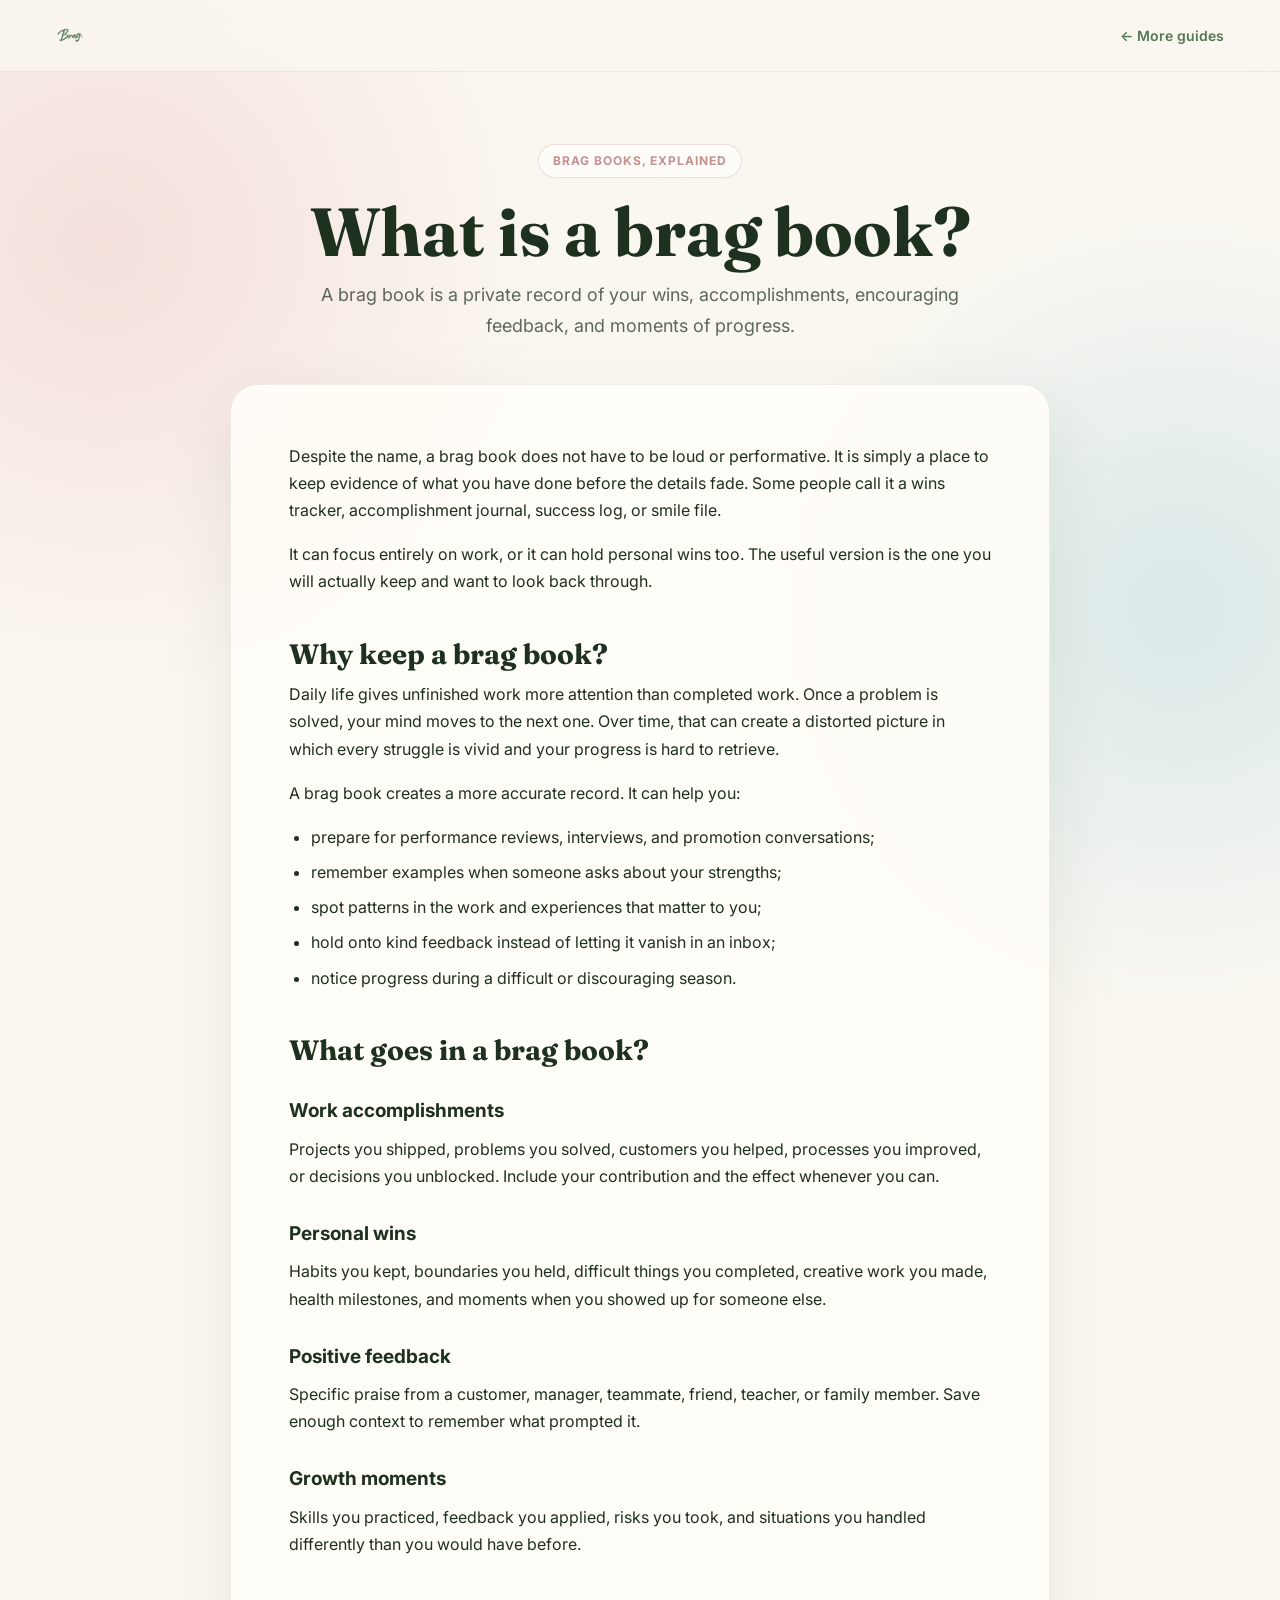
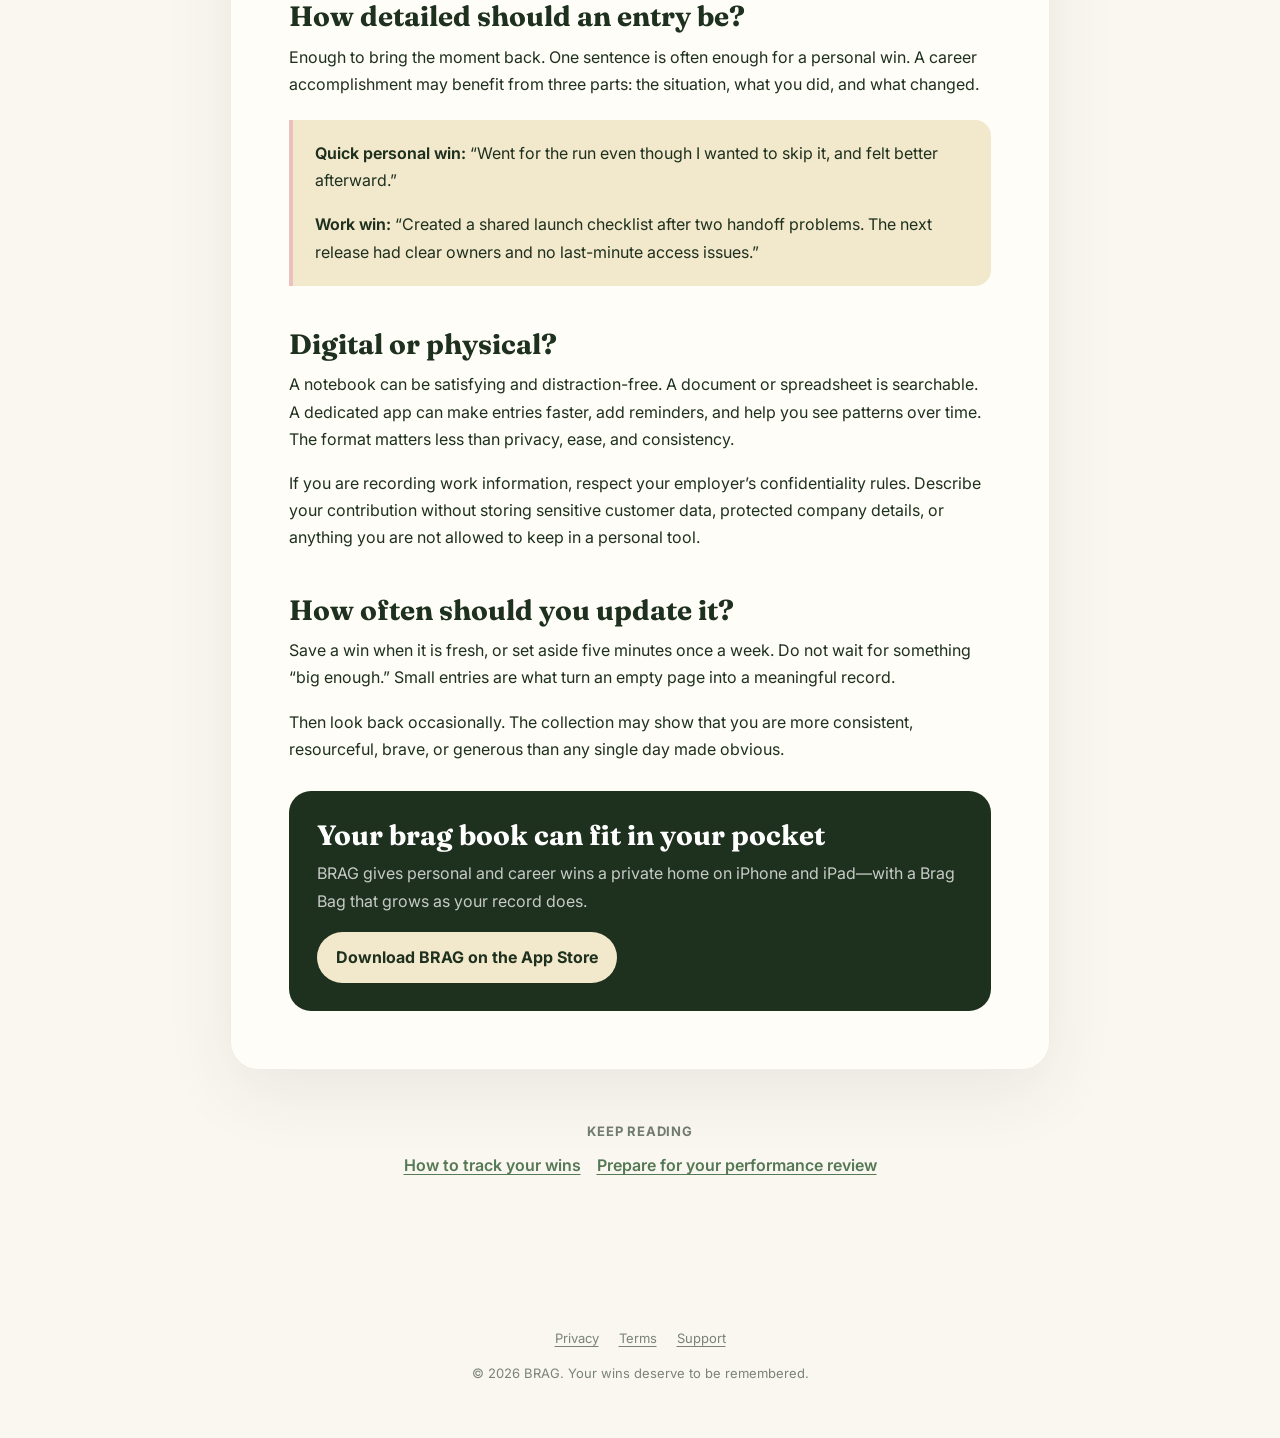
==== brag-book/index.html @ 25ff43bb "Improve search visibility and add guides" ====
<!DOCTYPE html>
<html lang="en">
<head>
  <meta charset="UTF-8" />
  <meta name="viewport" content="width=device-width, initial-scale=1.0" />
  <title>What Is a Brag Book? What to Track and Why | BRAG</title>
  <meta name="description" content="Learn what a brag book is, what to put in one, and how to create a useful record of personal wins and career accomplishments." />
  <link rel="canonical" href="https://bragbag.app/brag-book/" />
  <meta property="og:type" content="article" />
  <meta property="og:title" content="What Is a Brag Book?" />
  <meta property="og:description" content="What to track, why it helps, and how to make your record useful." />
  <meta property="og:url" content="https://bragbag.app/brag-book/" />
  <meta property="og:image" content="https://bragbag.app/images/social-share.png" />
  <link rel="icon" type="image/png" href="../images/icon.png" />
  <link rel="preconnect" href="https://fonts.googleapis.com" />
  <link rel="preconnect" href="https://fonts.gstatic.com" crossorigin />
  <link href="https://fonts.googleapis.com/css2?family=Fraunces:wght@400;600;700&family=Inter:wght@400;500;600;700&display=swap" rel="stylesheet" />
  <link rel="stylesheet" href="../pages.css" />
</head>
<body>
  <nav class="site-nav" aria-label="Main navigation"><a href="../" aria-label="BRAG home"><img src="../images/logo.png" alt="BRAG" /></a><a class="nav-back" href="../#guides">← More guides</a></nav>
  <main class="page-shell">
    <header class="page-hero">
      <div class="eyebrow">Brag books, explained</div>
      <h1>What is a brag book?</h1>
      <p class="lede">A brag book is a private record of your wins, accomplishments, encouraging feedback, and moments of progress.</p>
    </header>
    <article class="content-card">
      <p>Despite the name, a brag book does not have to be loud or performative. It is simply a place to keep evidence of what you have done before the details fade. Some people call it a wins tracker, accomplishment journal, success log, or smile file.</p>
      <p>It can focus entirely on work, or it can hold personal wins too. The useful version is the one you will actually keep and want to look back through.</p>

      <h2>Why keep a brag book?</h2>
      <p>Daily life gives unfinished work more attention than completed work. Once a problem is solved, your mind moves to the next one. Over time, that can create a distorted picture in which every struggle is vivid and your progress is hard to retrieve.</p>
      <p>A brag book creates a more accurate record. It can help you:</p>
      <ul>
        <li>prepare for performance reviews, interviews, and promotion conversations;</li>
        <li>remember examples when someone asks about your strengths;</li>
        <li>spot patterns in the work and experiences that matter to you;</li>
        <li>hold onto kind feedback instead of letting it vanish in an inbox;</li>
        <li>notice progress during a difficult or discouraging season.</li>
      </ul>

      <h2>What goes in a brag book?</h2>
      <h3>Work accomplishments</h3>
      <p>Projects you shipped, problems you solved, customers you helped, processes you improved, or decisions you unblocked. Include your contribution and the effect whenever you can.</p>
      <h3>Personal wins</h3>
      <p>Habits you kept, boundaries you held, difficult things you completed, creative work you made, health milestones, and moments when you showed up for someone else.</p>
      <h3>Positive feedback</h3>
      <p>Specific praise from a customer, manager, teammate, friend, teacher, or family member. Save enough context to remember what prompted it.</p>
      <h3>Growth moments</h3>
      <p>Skills you practiced, feedback you applied, risks you took, and situations you handled differently than you would have before.</p>

      <h2>How detailed should an entry be?</h2>
      <p>Enough to bring the moment back. One sentence is often enough for a personal win. A career accomplishment may benefit from three parts: the situation, what you did, and what changed.</p>
      <div class="example"><p><strong>Quick personal win:</strong> “Went for the run even though I wanted to skip it, and felt better afterward.”</p><p><strong>Work win:</strong> “Created a shared launch checklist after two handoff problems. The next release had clear owners and no last-minute access issues.”</p></div>

      <h2>Digital or physical?</h2>
      <p>A notebook can be satisfying and distraction-free. A document or spreadsheet is searchable. A dedicated app can make entries faster, add reminders, and help you see patterns over time. The format matters less than privacy, ease, and consistency.</p>
      <p>If you are recording work information, respect your employer’s confidentiality rules. Describe your contribution without storing sensitive customer data, protected company details, or anything you are not allowed to keep in a personal tool.</p>

      <h2>How often should you update it?</h2>
      <p>Save a win when it is fresh, or set aside five minutes once a week. Do not wait for something “big enough.” Small entries are what turn an empty page into a meaningful record.</p>
      <p>Then look back occasionally. The collection may show that you are more consistent, resourceful, brave, or generous than any single day made obvious.</p>

      <section class="guide-cta">
        <h2>Your brag book can fit in your pocket</h2>
        <p>BRAG gives personal and career wins a private home on iPhone and iPad—with a Brag Bag that grows as your record does.</p>
        <a href="https://apps.apple.com/us/app/brag/id6760629486" target="_blank" rel="noopener noreferrer">Download BRAG on the App Store</a>
      </section>
    </article>
    <aside class="related-guides"><p>Keep reading</p><a href="../track-your-wins/">How to track your wins</a><a href="../performance-review-accomplishments/">Prepare for your performance review</a></aside>
  </main>
  <footer class="page-footer"><nav><a href="../privacy/">Privacy</a><a href="../terms/">Terms</a><a href="../support/">Support</a></nav><p>© 2026 BRAG. Your wins deserve to be remembered.</p></footer>
</body>
</html>
---- pages.css ----
:root {
  --cream: #faf7f0;
  --paper: #fffdf8;
  --blush: #edbfbf;
  --sky: #b4d9e2;
  --sage: #557855;
  --forest: #1e301e;
  --gold: #c8a050;
  --warm: #f2e8cb;
  --rose: #c49090;
  --teal: #4a98a8;
}

*, *::before, *::after { box-sizing: border-box; }

html { scroll-behavior: smooth; }

body {
  margin: 0;
  color: var(--forest);
  background:
    radial-gradient(circle at 8% 8%, rgba(237, 191, 191, .42), transparent 28rem),
    radial-gradient(circle at 92% 20%, rgba(180, 217, 226, .45), transparent 26rem),
    var(--cream);
  font-family: "Inter", sans-serif;
  line-height: 1.7;
}

a { color: var(--sage); text-underline-offset: 3px; }
a:hover { color: var(--teal); }

.site-nav {
  position: sticky;
  top: 0;
  z-index: 10;
  display: flex;
  align-items: center;
  justify-content: space-between;
  min-height: 72px;
  padding: 14px clamp(20px, 5vw, 56px);
  border-bottom: 1px solid rgba(30, 48, 30, .08);
  background: rgba(250, 247, 240, .84);
  backdrop-filter: blur(18px);
  -webkit-backdrop-filter: blur(18px);
}

.site-nav img { display: block; width: auto; height: 28px; }
.nav-back { font-size: 14px; font-weight: 600; text-decoration: none; }

.page-shell { width: min(100% - 36px, 820px); margin: 0 auto; padding: 72px 0 96px; }

.page-hero { margin-bottom: 42px; text-align: center; }
.eyebrow {
  display: inline-flex;
  gap: 8px;
  align-items: center;
  margin-bottom: 18px;
  padding: 6px 14px;
  border: 1px solid rgba(196, 144, 144, .28);
  border-radius: 999px;
  background: rgba(255, 255, 255, .62);
  color: var(--rose);
  font-size: 12px;
  font-weight: 700;
  letter-spacing: .08em;
  text-transform: uppercase;
}

h1, h2 { font-family: "Fraunces", serif; }
h1 { margin: 0 0 14px; font-size: clamp(42px, 7vw, 68px); line-height: 1.03; }
.lede { max-width: 650px; margin: 0 auto; color: rgba(30, 48, 30, .72); font-size: 18px; }
.updated { margin-top: 16px; color: rgba(30, 48, 30, .55); font-size: 13px; }

.content-card {
  padding: clamp(28px, 6vw, 58px);
  border: 1px solid rgba(30, 48, 30, .08);
  border-radius: 28px;
  background: rgba(255, 253, 248, .9);
  box-shadow: 0 22px 70px rgba(30, 48, 30, .08);
}

.content-card h2 { margin: 42px 0 10px; font-size: 28px; line-height: 1.2; }
.content-card h2:first-child { margin-top: 0; }
.content-card p { margin: 0 0 17px; }
.content-card ul { margin: 10px 0 20px; padding-left: 22px; }
.content-card li { margin: 8px 0; }
.content-card strong { font-weight: 650; }
.content-card hr { margin: 38px 0 24px; border: 0; border-top: 1px solid rgba(30, 48, 30, .12); }
.content-card h3 { margin: 28px 0 8px; font-size: 19px; }
.content-card .example {
  margin: 22px 0;
  padding: 20px 22px;
  border-left: 4px solid var(--blush);
  border-radius: 0 16px 16px 0;
  background: var(--warm);
}
.content-card .example p:last-child { margin-bottom: 0; }
.guide-cta {
  margin-top: 28px;
  padding: 28px;
  border-radius: 22px;
  color: white;
  background: var(--forest);
}
.guide-cta h2 { margin: 0 0 8px; color: white; }
.guide-cta p { color: rgba(255,255,255,.75); }
.guide-cta a {
  display: inline-flex;
  padding: 12px 19px;
  border-radius: 999px;
  color: var(--forest);
  background: var(--warm);
  font-weight: 700;
  text-decoration: none;
}
.guide-cta a:hover { color: var(--forest); background: white; }
.related-guides { margin-top: 26px; padding: 24px; text-align: center; }
.related-guides p { margin: 0 0 10px; color: rgba(30,48,30,.62); font-size: 13px; font-weight: 700; text-transform: uppercase; letter-spacing: .06em; }
.related-guides a { margin: 0 8px; font-weight: 600; }

.support-grid { display: grid; grid-template-columns: repeat(2, minmax(0, 1fr)); gap: 16px; margin-top: 24px; }
.support-card {
  padding: 25px;
  border: 1px solid rgba(30, 48, 30, .08);
  border-radius: 22px;
  background: rgba(255, 255, 255, .67);
}
.support-card.wide { grid-column: 1 / -1; }
.support-icon {
  display: grid;
  width: 42px;
  height: 42px;
  margin-bottom: 16px;
  place-items: center;
  border-radius: 14px;
  background: var(--warm);
  font-size: 21px;
}
.support-card h2 { margin: 0 0 7px; font-size: 22px; }
.support-card p { margin: 0; color: rgba(30, 48, 30, .7); font-size: 14px; }
.support-card a { font-weight: 650; }

.email-panel {
  position: relative;
  overflow: hidden;
  margin-bottom: 22px;
  padding: clamp(28px, 6vw, 48px);
  border-radius: 28px;
  color: white;
  background: var(--forest);
  box-shadow: 0 22px 70px rgba(30, 48, 30, .16);
}
.email-panel::after {
  position: absolute;
  right: -70px;
  bottom: -100px;
  width: 260px;
  height: 260px;
  border-radius: 50%;
  background: rgba(180, 217, 226, .15);
  content: "";
}
.email-panel h2 { position: relative; margin: 0 0 8px; font-size: clamp(28px, 5vw, 38px); }
.email-panel p { position: relative; max-width: 570px; margin: 0 0 23px; color: rgba(255, 255, 255, .75); }
.email-button {
  position: relative;
  z-index: 1;
  display: inline-flex;
  padding: 13px 21px;
  border-radius: 999px;
  color: var(--forest);
  background: var(--warm);
  font-weight: 700;
  text-decoration: none;
}
.email-button:hover { color: var(--forest); background: white; }

.page-footer { padding: 28px 20px 40px; color: rgba(30, 48, 30, .58); text-align: center; font-size: 13px; }
.page-footer nav { display: flex; justify-content: center; gap: 20px; margin-bottom: 8px; }
.page-footer a { color: inherit; }

@media (max-width: 640px) {
  .page-shell { padding-top: 50px; }
  .support-grid { grid-template-columns: 1fr; }
  .support-card.wide { grid-column: auto; }
  .site-nav { min-height: 64px; }
  .site-nav img { height: 24px; }
  .nav-back { font-size: 13px; }
}
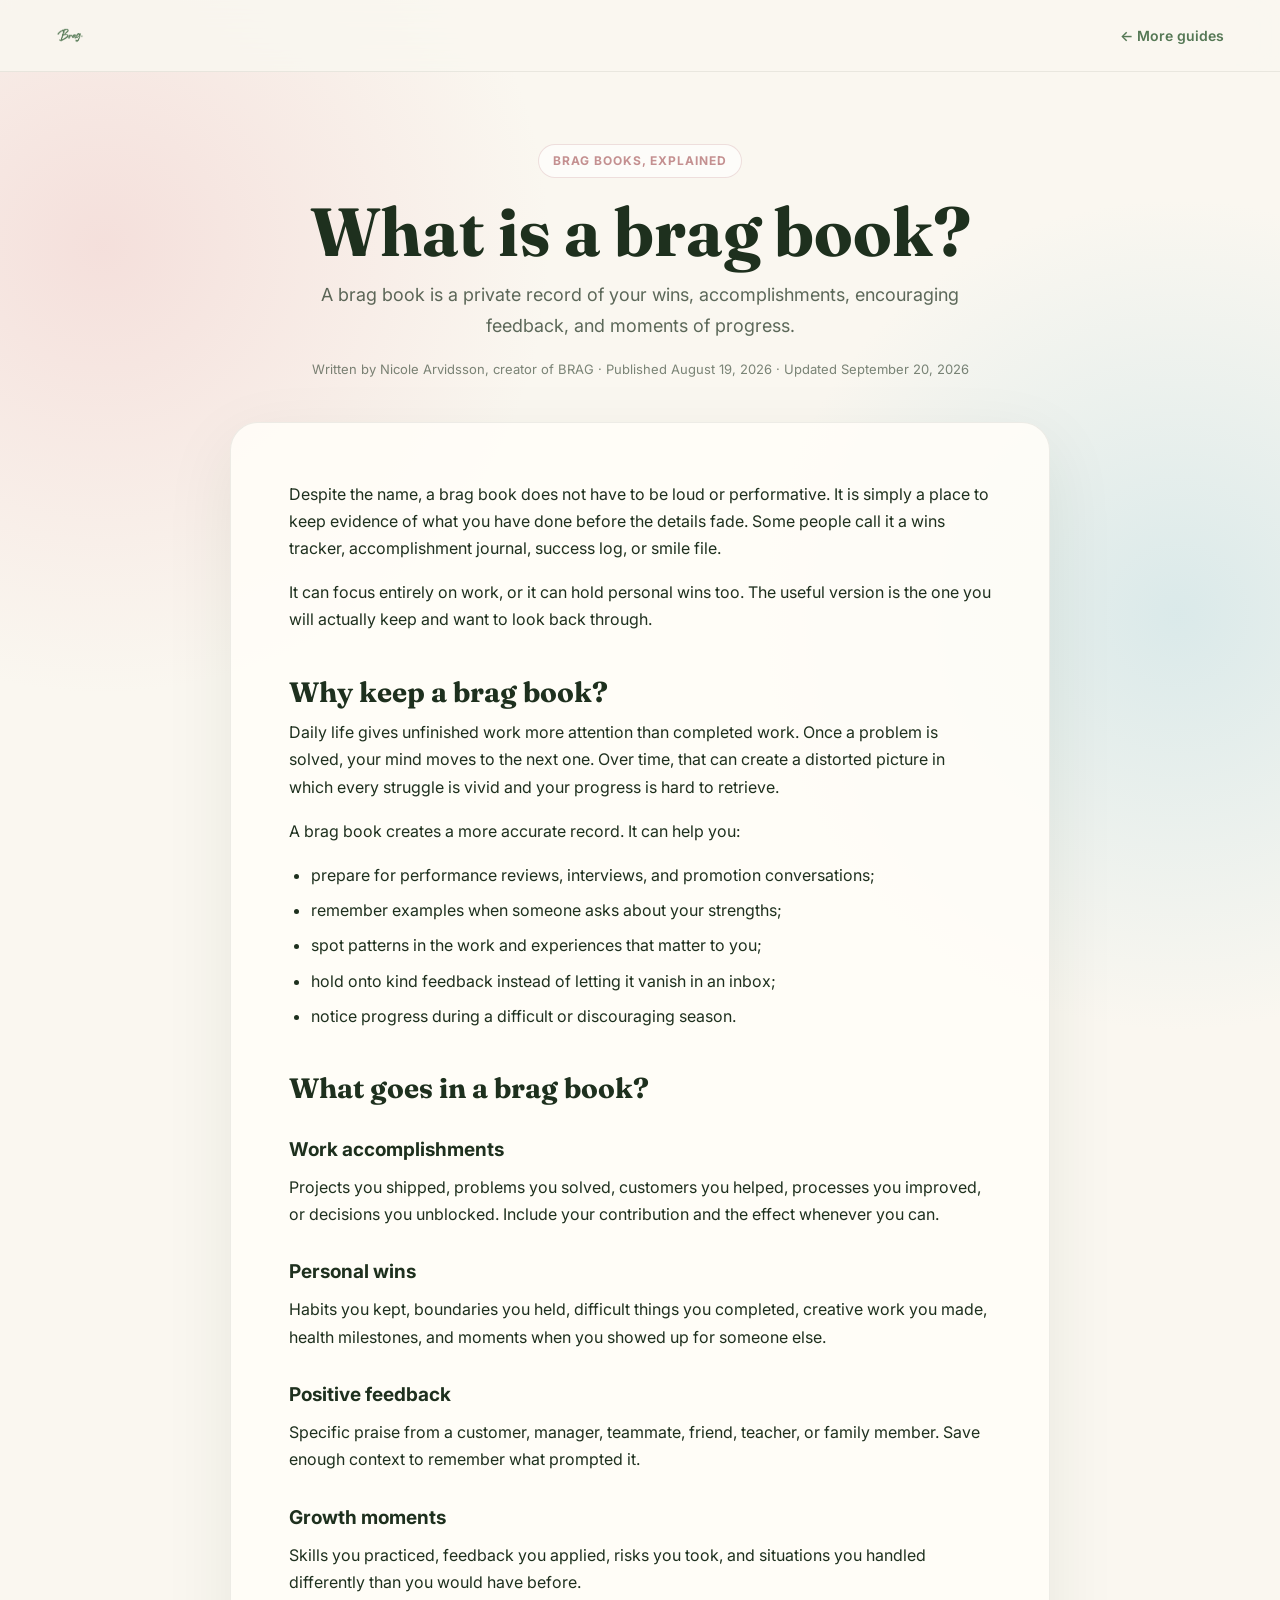
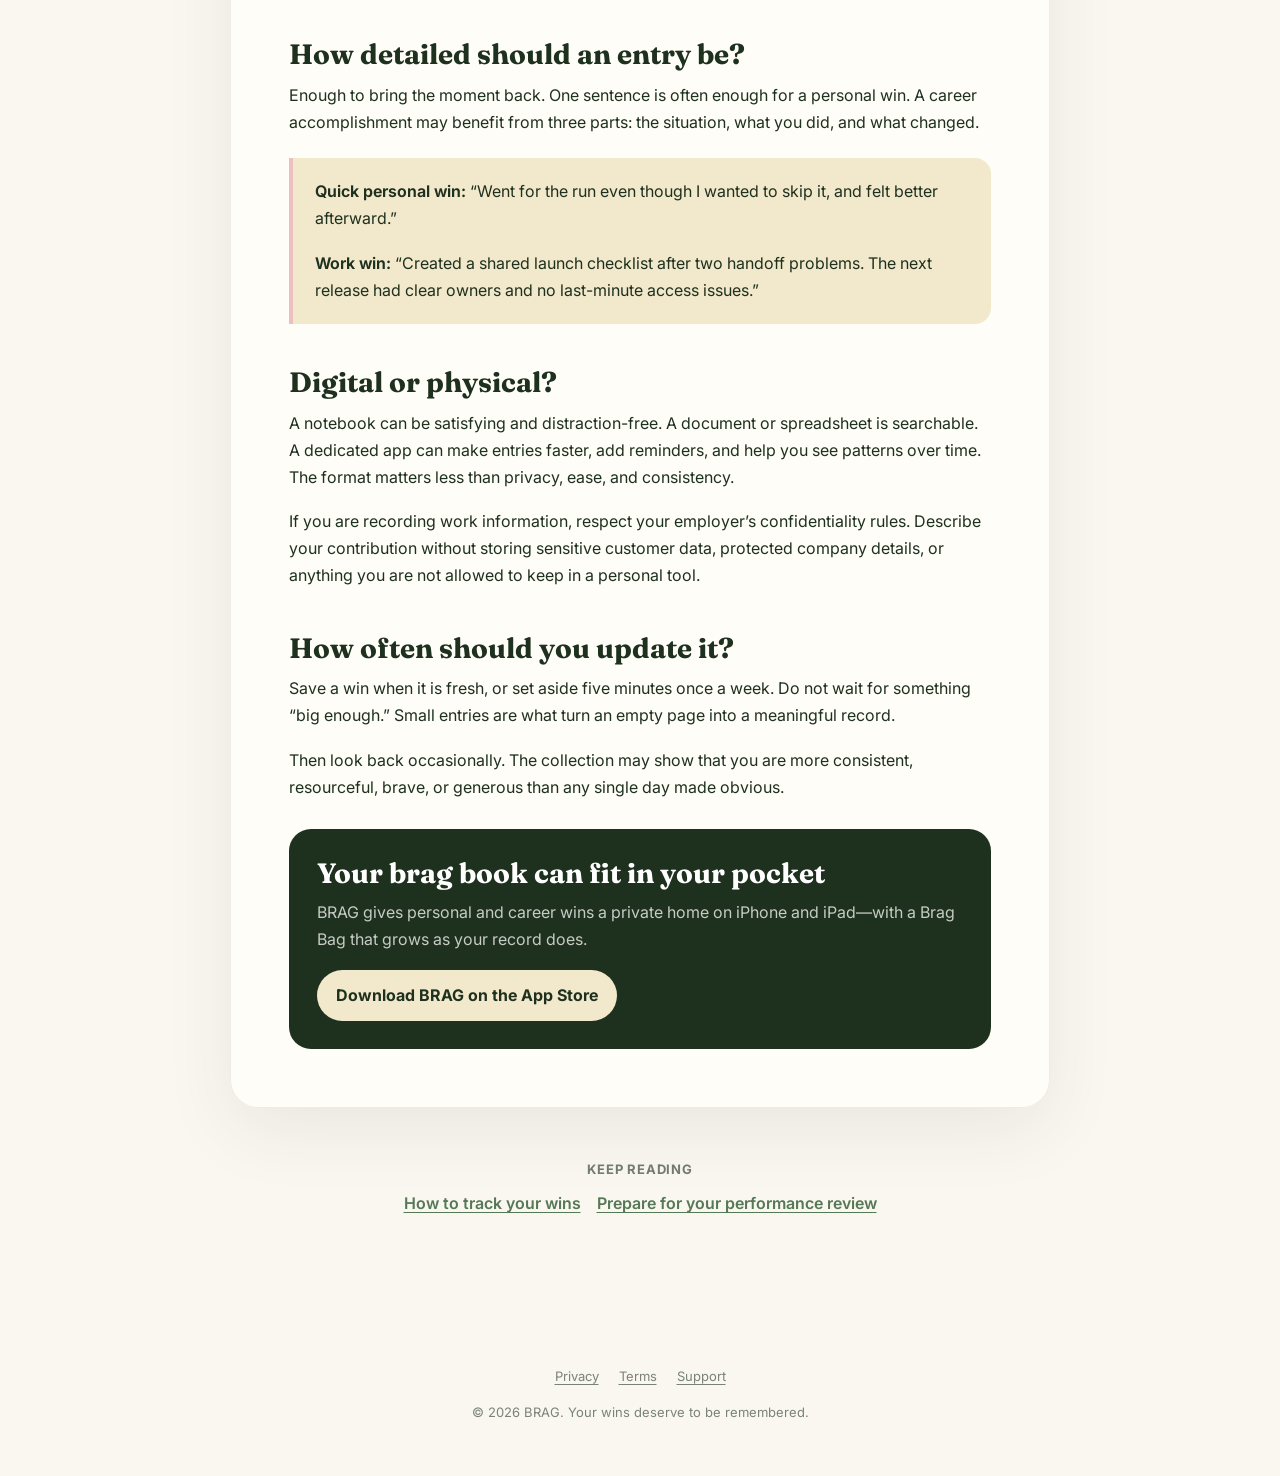
==== commit 936fdafb: "Improve reviews, features, and search visibility" ====
--- a/brag-book/index.html
+++ b/brag-book/index.html
@@ -11,6 +11,33 @@
   <meta property="og:description" content="What to track, why it helps, and how to make your record useful." />
   <meta property="og:url" content="https://bragbag.app/brag-book/" />
   <meta property="og:image" content="https://bragbag.app/images/social-share.png" />
+  <script type="application/ld+json">
+  {
+    "@context": "https://schema.org",
+    "@graph": [
+      {
+        "@type": "Article",
+        "@id": "https://bragbag.app/brag-book/#article",
+        "mainEntityOfPage": "https://bragbag.app/brag-book/",
+        "headline": "What Is a Brag Book? What to Track and Why",
+        "description": "Learn what a brag book is, what to put in one, and how to create a useful record of personal wins and career accomplishments.",
+        "image": "https://bragbag.app/images/brag-book-screen.jpeg",
+        "datePublished": "2026-08-19",
+        "dateModified": "2026-09-20",
+        "author": { "@type": "Person", "name": "Nicole Arvidsson" },
+        "publisher": { "@type": "Organization", "name": "BRAG", "url": "https://bragbag.app/", "logo": { "@type": "ImageObject", "url": "https://bragbag.app/images/icon.png" } },
+        "about": ["brag books", "wins tracking", "career accomplishments", "personal accomplishments"]
+      },
+      {
+        "@type": "BreadcrumbList",
+        "itemListElement": [
+          { "@type": "ListItem", "position": 1, "name": "BRAG", "item": "https://bragbag.app/" },
+          { "@type": "ListItem", "position": 2, "name": "What is a brag book?", "item": "https://bragbag.app/brag-book/" }
+        ]
+      }
+    ]
+  }
+  </script>
   <link rel="icon" type="image/png" href="../images/icon.png" />
   <link rel="preconnect" href="https://fonts.googleapis.com" />
   <link rel="preconnect" href="https://fonts.gstatic.com" crossorigin />
@@ -24,6 +51,7 @@
       <div class="eyebrow">Brag books, explained</div>
       <h1>What is a brag book?</h1>
       <p class="lede">A brag book is a private record of your wins, accomplishments, encouraging feedback, and moments of progress.</p>
+      <p class="byline">Written by Nicole Arvidsson, creator of BRAG · Published <time datetime="2026-08-19">August 19, 2026</time> · Updated <time datetime="2026-09-20">September 20, 2026</time></p>
     </header>
     <article class="content-card">
       <p>Despite the name, a brag book does not have to be loud or performative. It is simply a place to keep evidence of what you have done before the details fade. Some people call it a wins tracker, accomplishment journal, success log, or smile file.</p>
--- a/pages.css
+++ b/pages.css
@@ -70,6 +70,8 @@
 h1 { margin: 0 0 14px; font-size: clamp(42px, 7vw, 68px); line-height: 1.03; }
 .lede { max-width: 650px; margin: 0 auto; color: rgba(30, 48, 30, .72); font-size: 18px; }
 .updated { margin-top: 16px; color: rgba(30, 48, 30, .55); font-size: 13px; }
+.byline { margin-top: 16px; color: rgba(30, 48, 30, .58); font-size: 13px; }
+.byline a { color: inherit; font-weight: 600; }
 
 .content-card {
   padding: clamp(28px, 6vw, 58px);
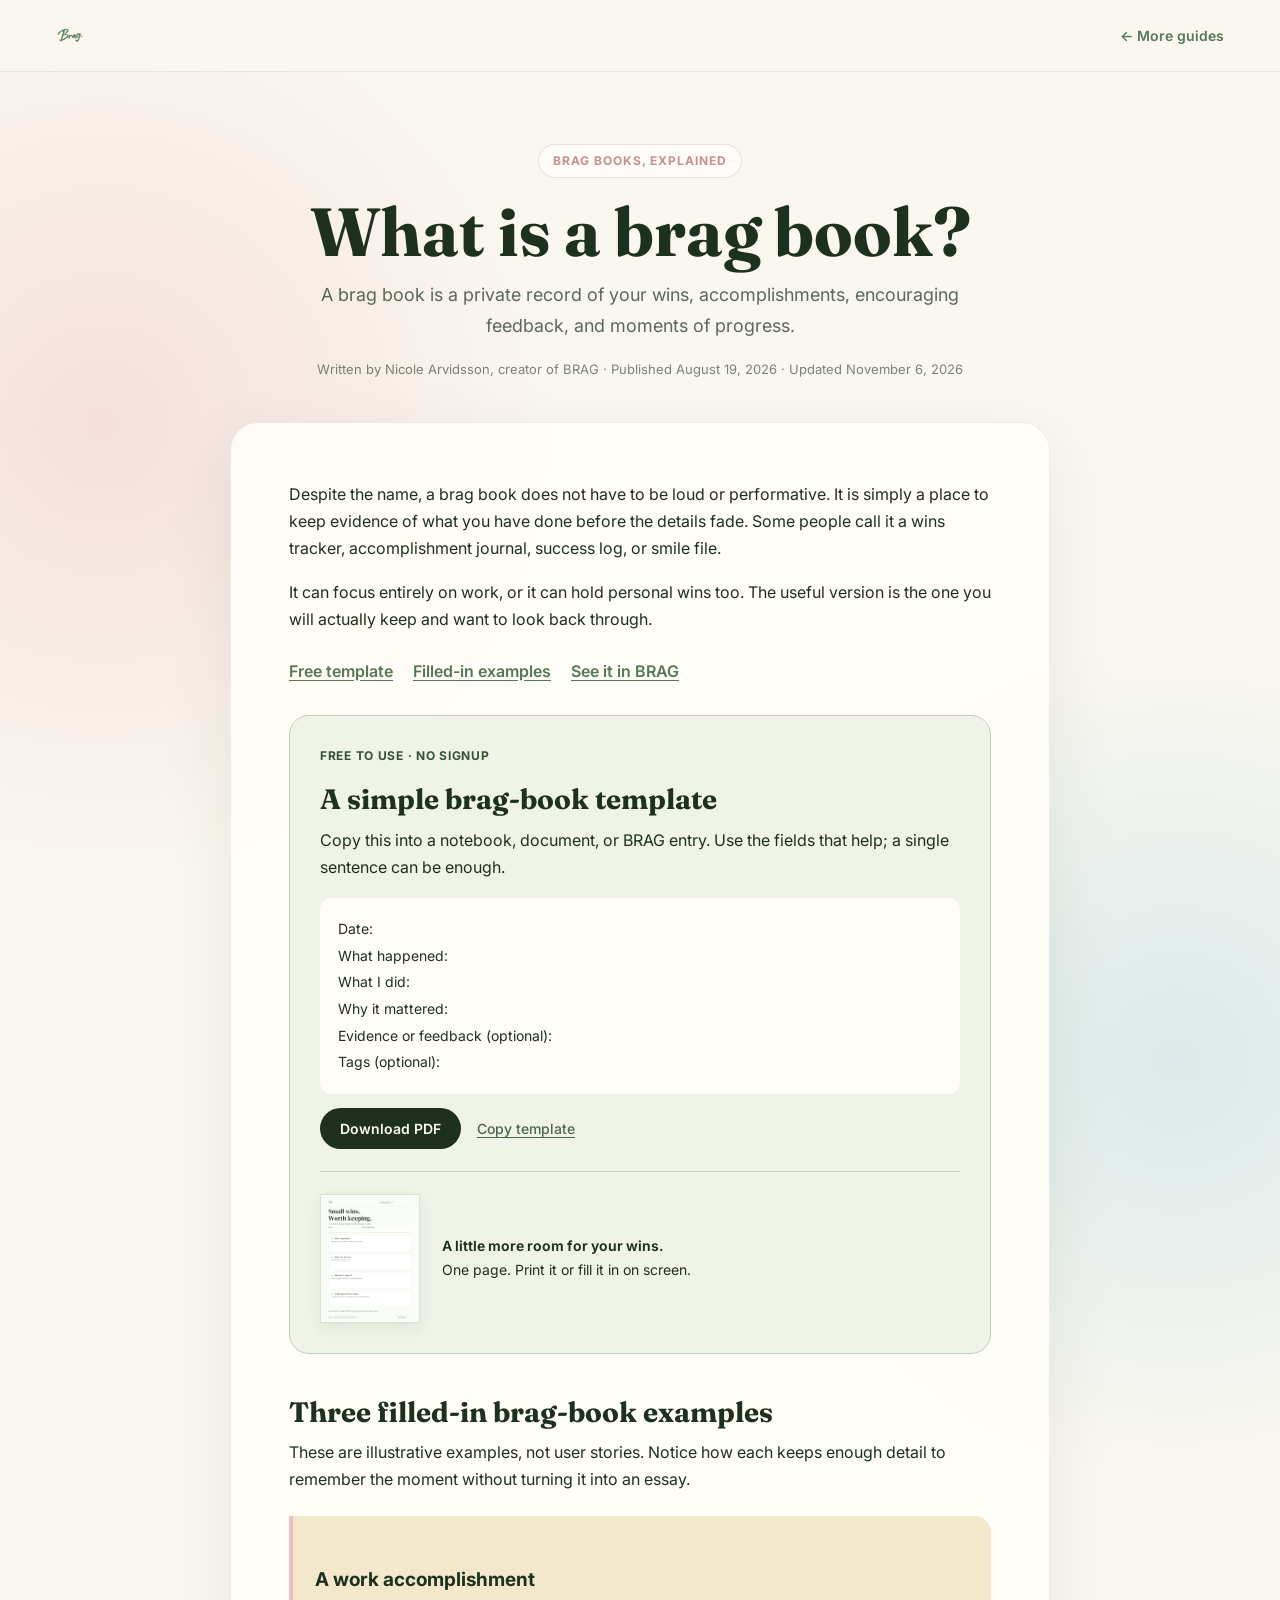
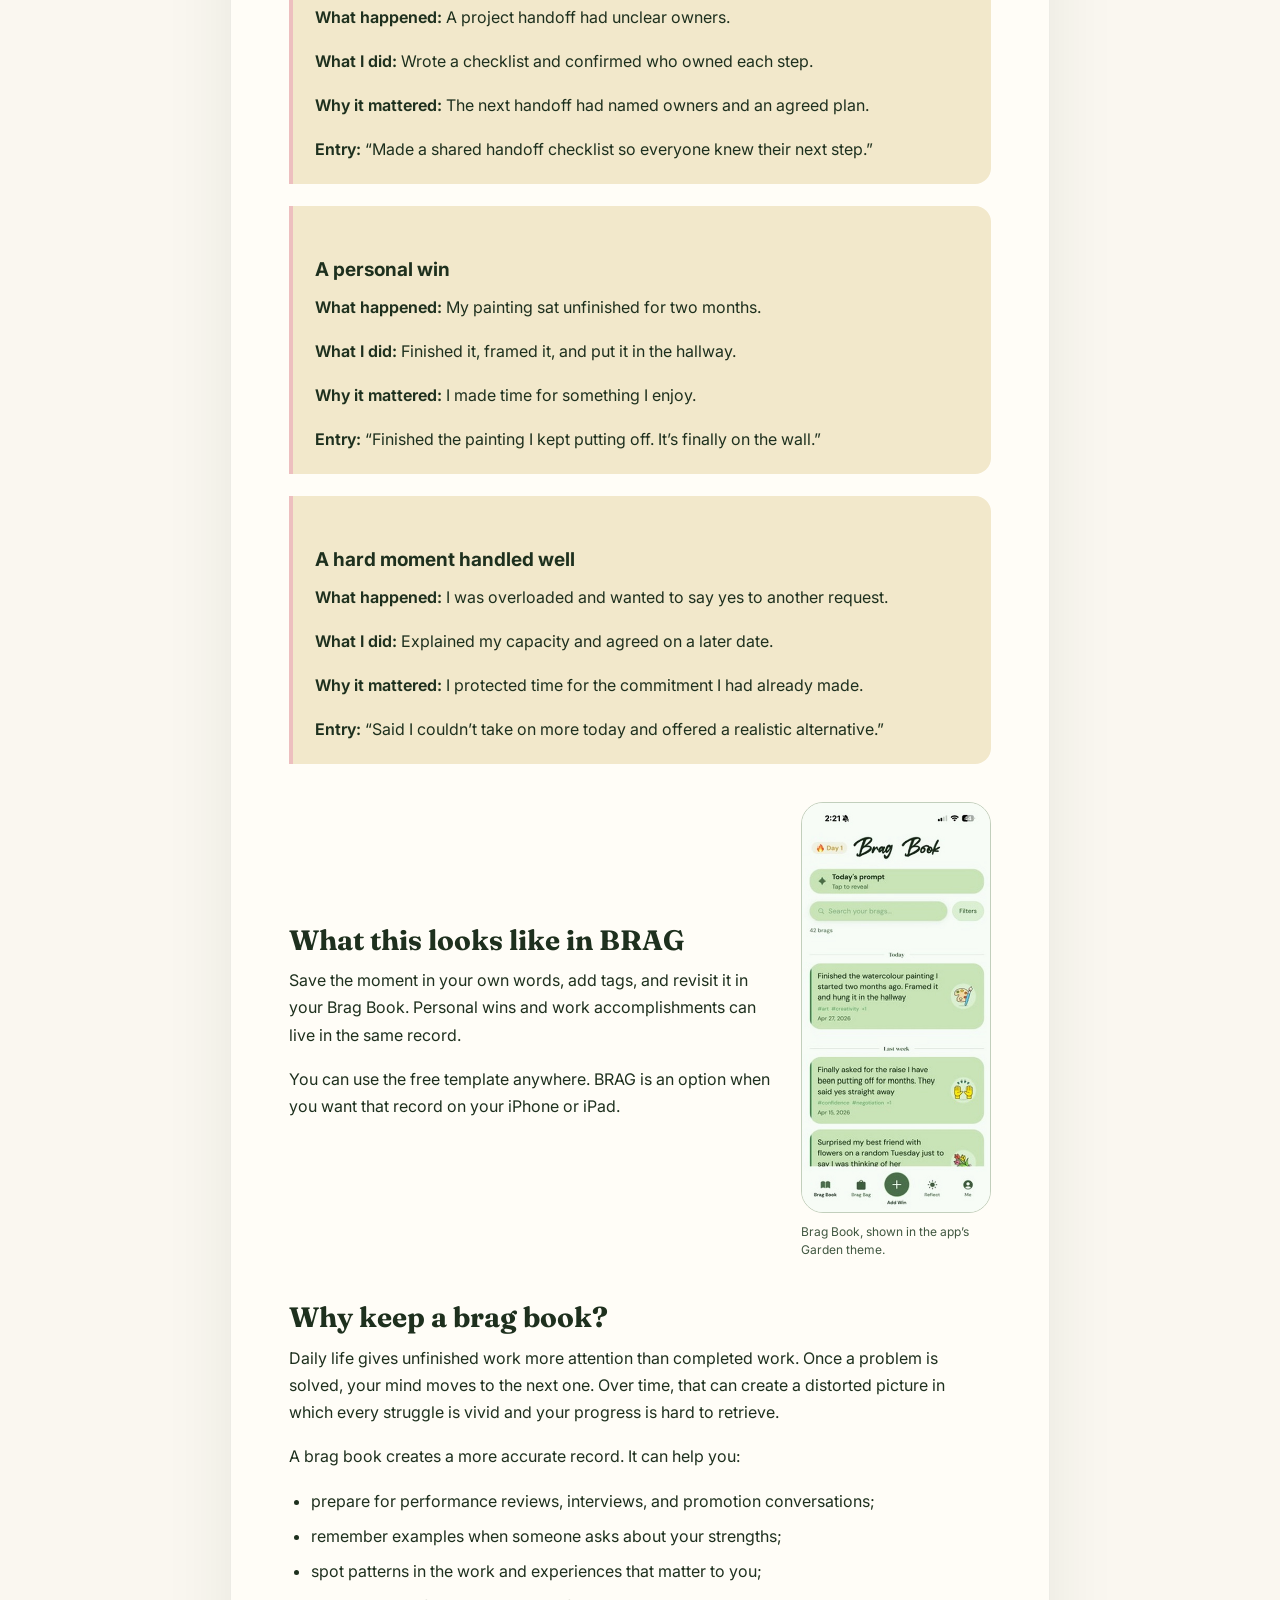
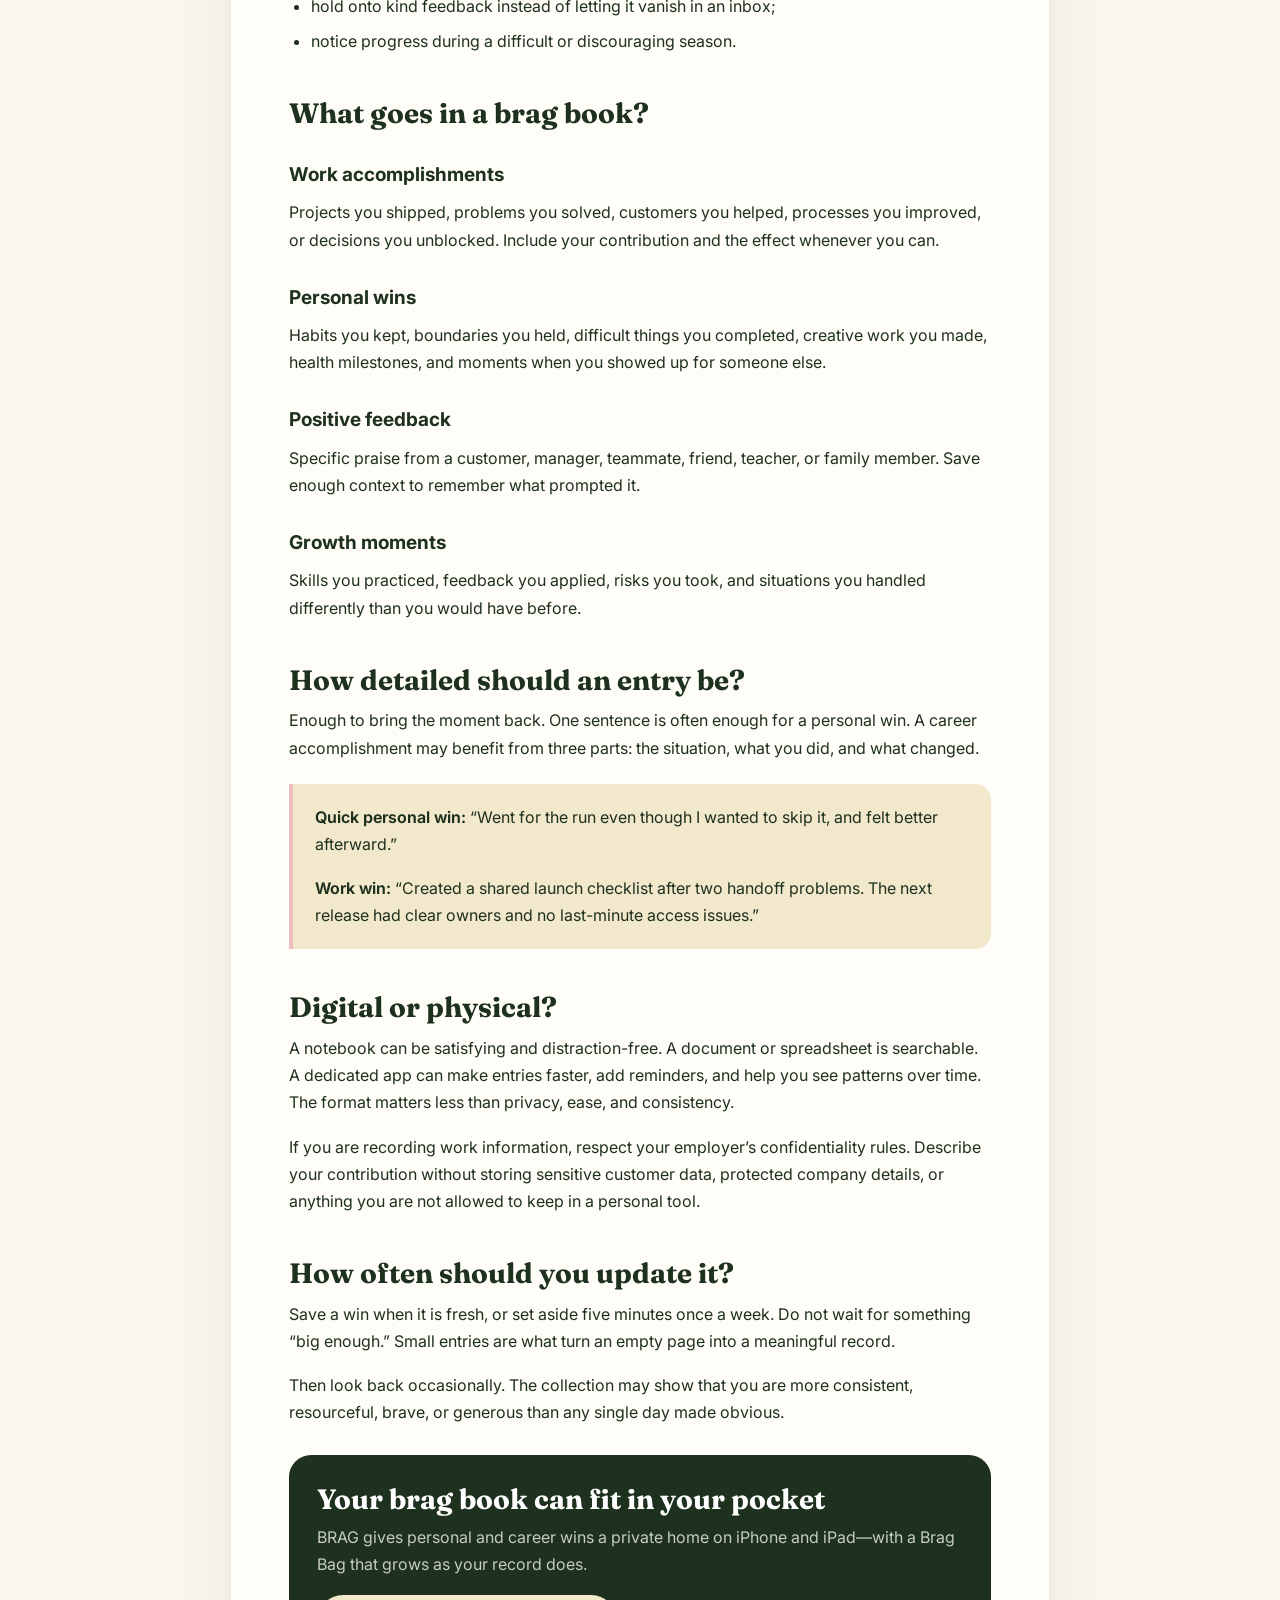
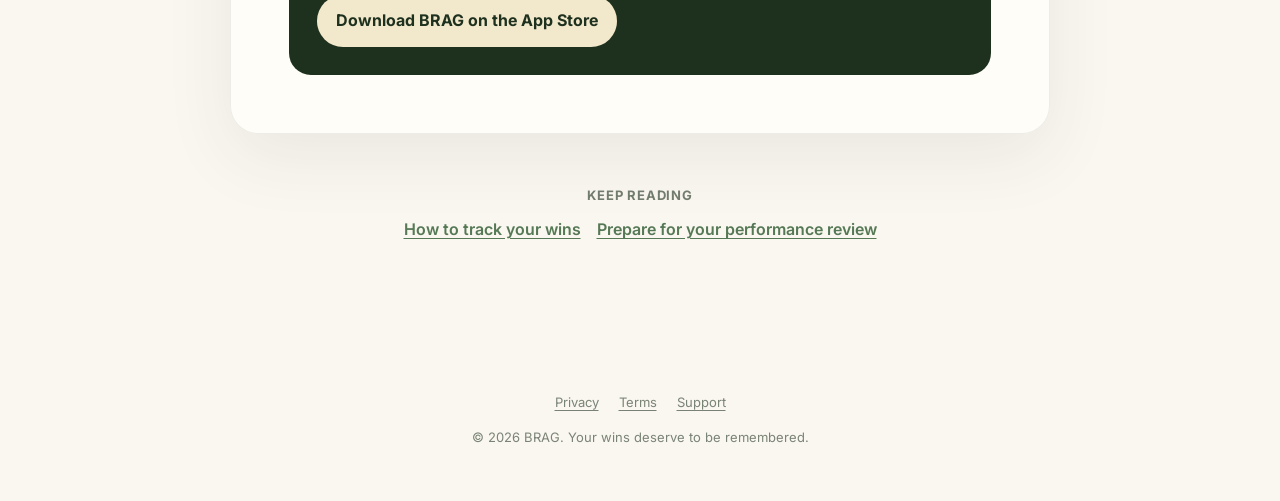
==== commit 5a8c0cc1: "Improve website discovery with PDF resources and acquisition analytics" ====
--- a/brag-book/index.html
+++ b/brag-book/index.html
@@ -3,12 +3,12 @@
 <head>
   <meta charset="UTF-8" />
   <meta name="viewport" content="width=device-width, initial-scale=1.0" />
-  <title>What Is a Brag Book? What to Track and Why | BRAG</title>
-  <meta name="description" content="Learn what a brag book is, what to put in one, and how to create a useful record of personal wins and career accomplishments." />
+  <title>What Is a Brag Book? Examples + Free Template | BRAG</title>
+  <meta name="description" content="Learn what a brag book is, see three filled-in examples, and copy a free template for personal wins and work accomplishments. No signup required." />
   <link rel="canonical" href="https://bragbag.app/brag-book/" />
   <meta property="og:type" content="article" />
-  <meta property="og:title" content="What Is a Brag Book?" />
-  <meta property="og:description" content="What to track, why it helps, and how to make your record useful." />
+  <meta property="og:title" content="What Is a Brag Book? Examples + Free Template" />
+  <meta property="og:description" content="Three examples and a free, copyable template for keeping your wins." />
   <meta property="og:url" content="https://bragbag.app/brag-book/" />
   <meta property="og:image" content="https://bragbag.app/images/social-share.png" />
   <script type="application/ld+json">
@@ -19,11 +19,11 @@
         "@type": "Article",
         "@id": "https://bragbag.app/brag-book/#article",
         "mainEntityOfPage": "https://bragbag.app/brag-book/",
-        "headline": "What Is a Brag Book? What to Track and Why",
-        "description": "Learn what a brag book is, what to put in one, and how to create a useful record of personal wins and career accomplishments.",
+        "headline": "What Is a Brag Book? Examples + Free Template",
+        "description": "Learn what a brag book is, see three filled-in examples, and copy a free template for personal wins and work accomplishments. No signup required.",
         "image": "https://bragbag.app/images/brag-book-screen.jpeg",
         "datePublished": "2026-08-19",
-        "dateModified": "2026-09-20",
+        "dateModified": "2026-11-06",
         "author": { "@type": "Person", "name": "Nicole Arvidsson" },
         "publisher": { "@type": "Organization", "name": "BRAG", "url": "https://bragbag.app/", "logo": { "@type": "ImageObject", "url": "https://bragbag.app/images/icon.png" } },
         "about": ["brag books", "wins tracking", "career accomplishments", "personal accomplishments"]
@@ -43,6 +43,10 @@
   <link rel="preconnect" href="https://fonts.gstatic.com" crossorigin />
   <link href="https://fonts.googleapis.com/css2?family=Fraunces:wght@400;600;700&family=Inter:wght@400;500;600;700&display=swap" rel="stylesheet" />
   <link rel="stylesheet" href="../pages.css" />
+  <link rel="stylesheet" href="../assets/site.css" />
+  <script defer src="../assets/analytics-config.js"></script>
+  <script defer src="../assets/analytics.js"></script>
+  <script defer src="../assets/site.js"></script>
 </head>
 <body>
   <nav class="site-nav" aria-label="Main navigation"><a href="../" aria-label="BRAG home"><img src="../images/logo.png" alt="BRAG" /></a><a class="nav-back" href="../#guides">← More guides</a></nav>
@@ -51,11 +55,37 @@
       <div class="eyebrow">Brag books, explained</div>
       <h1>What is a brag book?</h1>
       <p class="lede">A brag book is a private record of your wins, accomplishments, encouraging feedback, and moments of progress.</p>
-      <p class="byline">Written by Nicole Arvidsson, creator of BRAG · Published <time datetime="2026-08-19">August 19, 2026</time> · Updated <time datetime="2026-09-20">September 20, 2026</time></p>
+      <p class="byline">Written by Nicole Arvidsson, creator of BRAG · Published <time datetime="2026-08-19">August 19, 2026</time> · Updated <time datetime="2026-11-06">November 6, 2026</time></p>
     </header>
     <article class="content-card">
       <p>Despite the name, a brag book does not have to be loud or performative. It is simply a place to keep evidence of what you have done before the details fade. Some people call it a wins tracker, accomplishment journal, success log, or smile file.</p>
       <p>It can focus entirely on work, or it can hold personal wins too. The useful version is the one you will actually keep and want to look back through.</p>
+
+
+      <nav class="guide-jumps" aria-label="In this guide"><a href="#template">Free template</a><a href="#examples">Filled-in examples</a><a href="#in-brag">See it in BRAG</a></nav>
+      <section class="template-panel" aria-labelledby="template">
+        <p class="resource-label">Free to use · No signup</p>
+        <h2 id="template">A simple brag-book template</h2>
+        <p>Copy this into a notebook, document, or BRAG entry. Use the fields that help; a single sentence can be enough.</p>
+        <pre id="brag-book-template" class="template-text">Date:
+What happened:
+What I did:
+Why it mattered:
+Evidence or feedback (optional):
+Tags (optional):</pre>
+        <div class="resource-actions"><a href="../downloads/brag-book-template.pdf" download>Download PDF</a><button type="button" data-copy-template="brag-book-template">Copy template</button></div>
+        <p class="copy-status" role="status" aria-live="polite"></p>
+        <div class="pdf-preview"><img src="../downloads/brag-book-template-preview.png" width="850" height="1100" loading="lazy" alt="Preview of the designed BRAG brag-book template" /><span><strong>A little more room for your wins.</strong><br>One page. Print it or fill it in on screen.</span></div>
+      </section>
+      <h2 id="examples">Three filled-in brag-book examples</h2>
+      <p>These are illustrative examples, not user stories. Notice how each keeps enough detail to remember the moment without turning it into an essay.</p>
+      <div class="example"><h3>A work accomplishment</h3><p><strong>What happened:</strong> A project handoff had unclear owners.</p><p><strong>What I did:</strong> Wrote a checklist and confirmed who owned each step.</p><p><strong>Why it mattered:</strong> The next handoff had named owners and an agreed plan.</p><p><strong>Entry:</strong> “Made a shared handoff checklist so everyone knew their next step.”</p></div>
+      <div class="example"><h3>A personal win</h3><p><strong>What happened:</strong> My painting sat unfinished for two months.</p><p><strong>What I did:</strong> Finished it, framed it, and put it in the hallway.</p><p><strong>Why it mattered:</strong> I made time for something I enjoy.</p><p><strong>Entry:</strong> “Finished the painting I kept putting off. It’s finally on the wall.”</p></div>
+      <div class="example"><h3>A hard moment handled well</h3><p><strong>What happened:</strong> I was overloaded and wanted to say yes to another request.</p><p><strong>What I did:</strong> Explained my capacity and agreed on a later date.</p><p><strong>Why it mattered:</strong> I protected time for the commitment I had already made.</p><p><strong>Entry:</strong> “Said I couldn’t take on more today and offered a realistic alternative.”</p></div>
+      <section class="guide-product" aria-labelledby="in-brag">
+        <div><h2 id="in-brag">What this looks like in BRAG</h2><p>Save the moment in your own words, add tags, and revisit it in your Brag Book. Personal wins and work accomplishments can live in the same record.</p><p>You can use the free template anywhere. BRAG is an option when you want that record on your iPhone or iPad.</p></div>
+        <figure><img src="../images/brag-book-screen.jpeg" alt="BRAG’s Brag Book showing a finished painting and other saved wins with dates and tags" width="1436" height="3128" loading="lazy" /><figcaption>Brag Book, shown in the app’s Garden theme.</figcaption></figure>
+      </section>
 
       <h2>Why keep a brag book?</h2>
       <p>Daily life gives unfinished work more attention than completed work. Once a problem is solved, your mind moves to the next one. Over time, that can create a distorted picture in which every struggle is vivid and your progress is hard to retrieve.</p>
--- a/assets/site.css
+++ b/assets/site.css
@@ -0,0 +1,31 @@
+.guide-jumps { display: flex; flex-wrap: wrap; gap: 10px 20px; margin: 24px 0; font-weight: 600; }
+.template-panel { margin: 30px 0; padding: clamp(20px, 4vw, 30px); border: 1px solid #c2cfbc; border-radius: 20px; background: #f0f3e7; }
+.template-panel h2 { margin-top: 0; scroll-margin-top: 95px; }
+.resource-label { font-size: 12px; color: #365336; letter-spacing: .06em; text-transform: uppercase; font-weight: 700; }
+.template-text { padding: 18px; border-radius: 12px; background: #fffdf8; color: #1e301e; white-space: pre-wrap; overflow-wrap: anywhere; font: 14px/1.9 Inter, sans-serif; user-select: text; }
+.resource-actions { display: flex; flex-wrap: wrap; align-items: center; gap: 14px; }
+.resource-actions button { border: 0; padding: 10px 2px; background: transparent; color: #486848; font: 500 14px Inter, sans-serif; text-decoration: underline; text-underline-offset: 3px; cursor: pointer; }
+.resource-actions a { display: inline-flex; align-items: center; border-radius: 999px; padding: 12px 20px; background: #1e301e; color: #fffdf8; font: 600 14px Inter, sans-serif; text-decoration: none; }
+.resource-actions a:hover { background: #365336; color: #fffdf8; }
+.content-card .copy-status { margin: 12px 0 0; font-size: 13px; }
+.guide-product { display: grid; grid-template-columns: 1fr 190px; align-items: center; gap: 28px; margin: 38px 0; }
+.guide-product h2 { margin-top: 0; }
+.guide-product figure { margin: 0; }
+.guide-product img { display: block; width: 100%; height: auto; border-radius: 22px; border: 1px solid #c2cfbc; }
+.guide-product figcaption { margin-top: 10px; font-size: 12px; color: #405740; line-height: 1.5; }
+[id] { scroll-margin-top: 95px; }
+.analytics-choice { position: fixed; z-index: 1000; bottom: 16px; right: 16px; width: min(390px, calc(100% - 32px)); padding: 22px; border-radius: 18px; border: 1px solid #b7c4ac; background: #fffdf8; color: #1e301e; box-shadow: 0 8px 35px #1e301e26; font: 14px/1.55 Inter, sans-serif; }
+.analytics-choice[hidden] { display: none; }
+.analytics-choice p { margin: 0 0 12px; }
+.analytics-choice p:first-child { font-weight: 700; }
+.analytics-choice a { color: #365336; text-decoration: underline; }
+.analytics-choice div { display: flex; flex-wrap: wrap; gap: 10px; }
+.analytics-choice button { padding: 10px 15px; border: 1px solid #1e301e; border-radius: 999px; color: #fffdf8; background: #1e301e; font: 600 13px Inter, sans-serif; cursor: pointer; }
+.analytics-choice button:last-child { background: transparent; color: #1e301e; }
+.analytics-settings { display: block; margin: 16px auto 0; border: 0; background: transparent; color: inherit; font: inherit; text-decoration: underline; cursor: pointer; }
+:where(button, a):focus-visible { outline: 3px solid #4a98a8; outline-offset: 4px; }
+@media (max-width: 560px) { .guide-product { grid-template-columns: 1fr; } .guide-product figure { width: min(100%, 230px); margin: 0 auto; } }
+
+.pdf-preview { display: flex; align-items: center; gap: 22px; margin-top: 22px; padding-top: 22px; border-top: 1px solid #c2cfbc; color: #1e301e; text-decoration: none; font-size: 14px; line-height: 1.7; }
+.pdf-preview img { display: block; flex: 0 0 100px; width: 100px; height: auto; border: 1px solid #d9e4d3; box-shadow: 0 5px 14px #1e301e12; }
+@media (max-width: 420px) { .pdf-preview { gap: 14px; font-size: 13px; } .pdf-preview img { width: 75px; flex-basis: 75px; } }
